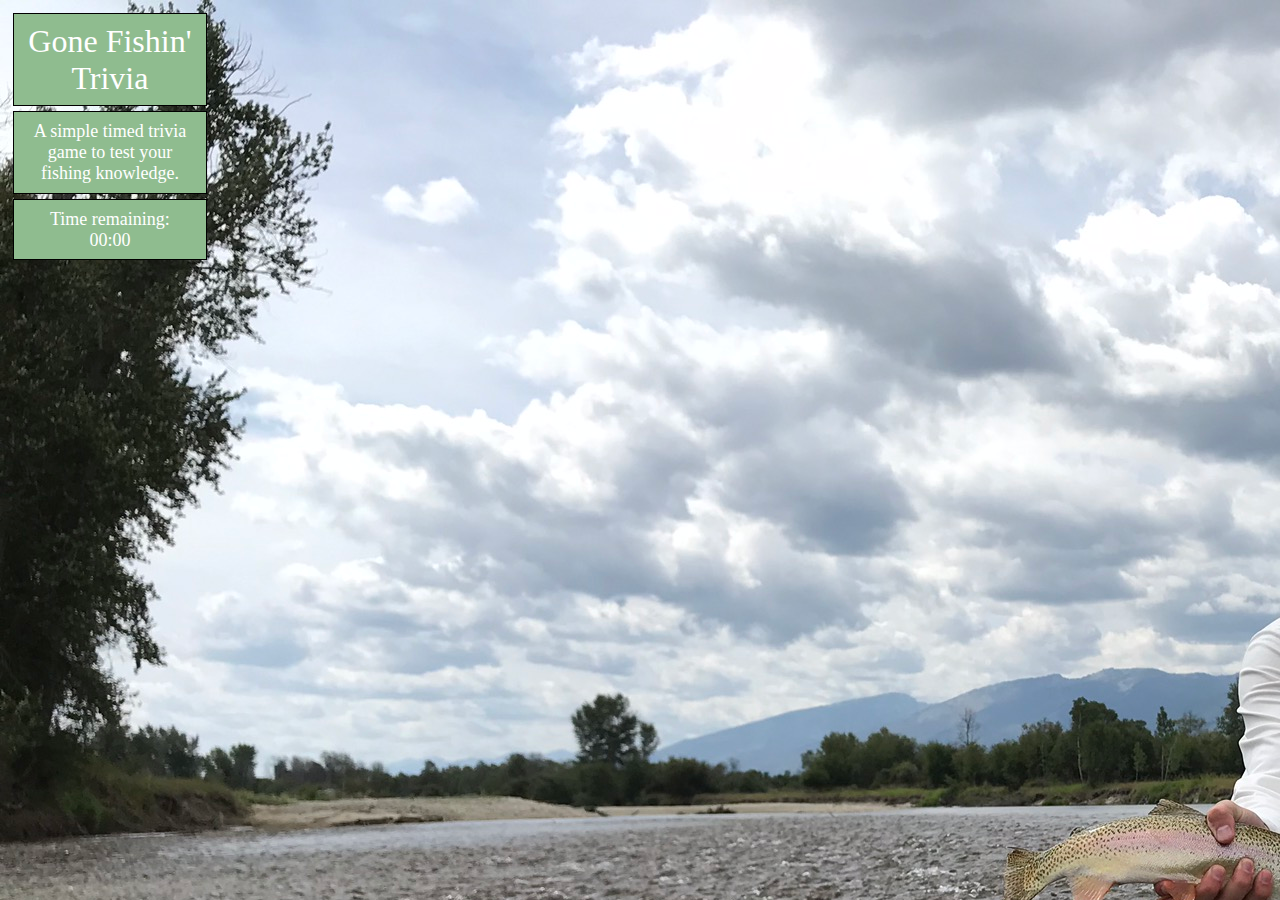
==== arrayquestions.html @ 99f75870 "add array of questions" ====
<!DOCTYPE html>
<html lang="en">
  <head>
    <meta charset="UTF-8" />
    <meta name="viewport" content="width=device-width, initial-scale=1.0" />
    <meta http-equiv="X-UA-Compatible" content="ie=edge" />
    <title>Gone fishin' trivia - the Fishing Trivia Game</title>
    <link rel="stylesheet" href="assets/css/style.css" />
  </head>
  <body>
    <div class="container">
      <div class="content">
        <div class="h1">Gone Fishin' Trivia</div>

        <div class="h2">
          A simple timed trivia game to test your fishing knowledge.
        </div>

        <div class="h2 timer">
          Time remaining:
          <div id="timer">00:00</div>
        </div>

        <div class="question-card"></div>

        <script
          src="assets/javascript/app.js"
          type="text/javascript"
          src="https://cdnjs.cloudflare.com/ajax/libs/jquery/3.2.1/jquery.min.js"
        ></script>
      </div>
    </div>
  </body>
</html>
---- assets/css/style.css ----
body {
    background-image: url(../images/IMG_0175.jpg);
}

.content {
    display: inline-block;
}

.h1 {
    color: white;
    background: darkseagreen;
    width: 40%;
    height: auto;
    text-align: center;
    align-content: center;
    margin: 5px;
    border: black solid 1px;
    padding: 2%;
    font-size: xx-large;
}

.h2 {
    color: white;
    background: darkseagreen;
    width: 40%;
    height: auto;
    text-align: center;
    align-content: center;
    border: black solid 1px;
    font-size: large;
    margin: 5px;
    padding: 2%;
}

.h4 {
    margin-bottom: 2%;
}

.q1 {
    background-color: #add8e6;
    margin: 5px;
    width: 60%;
    border: black solid 1px;
    padding: 2%;
}

.q2 {
    background-color: #add8e6;
    margin: 5px;
    width: 60%;
    border: black solid 1px;
    padding: 2%;
}

.q3 {
    background-color: #add8e6;
    margin: 5px;
    width: 60%;
    border: black solid 1px;
    padding: 2%;
}

.q4 {
    background-color: #add8e6;
    margin: 5px;
    width: 60%;
    border: black solid 1px;
    padding: 2%;
}

.q5 {
    background-color: #add8e6;
    margin: 5px;
    width: 60%;
    border: black solid 1px;
    padding: 2%;
}

.q6 {
    background-color: #add8e6;
    margin: 5px;
    width: 60%;
    border: black solid 1px;
    padding: 2%;
}
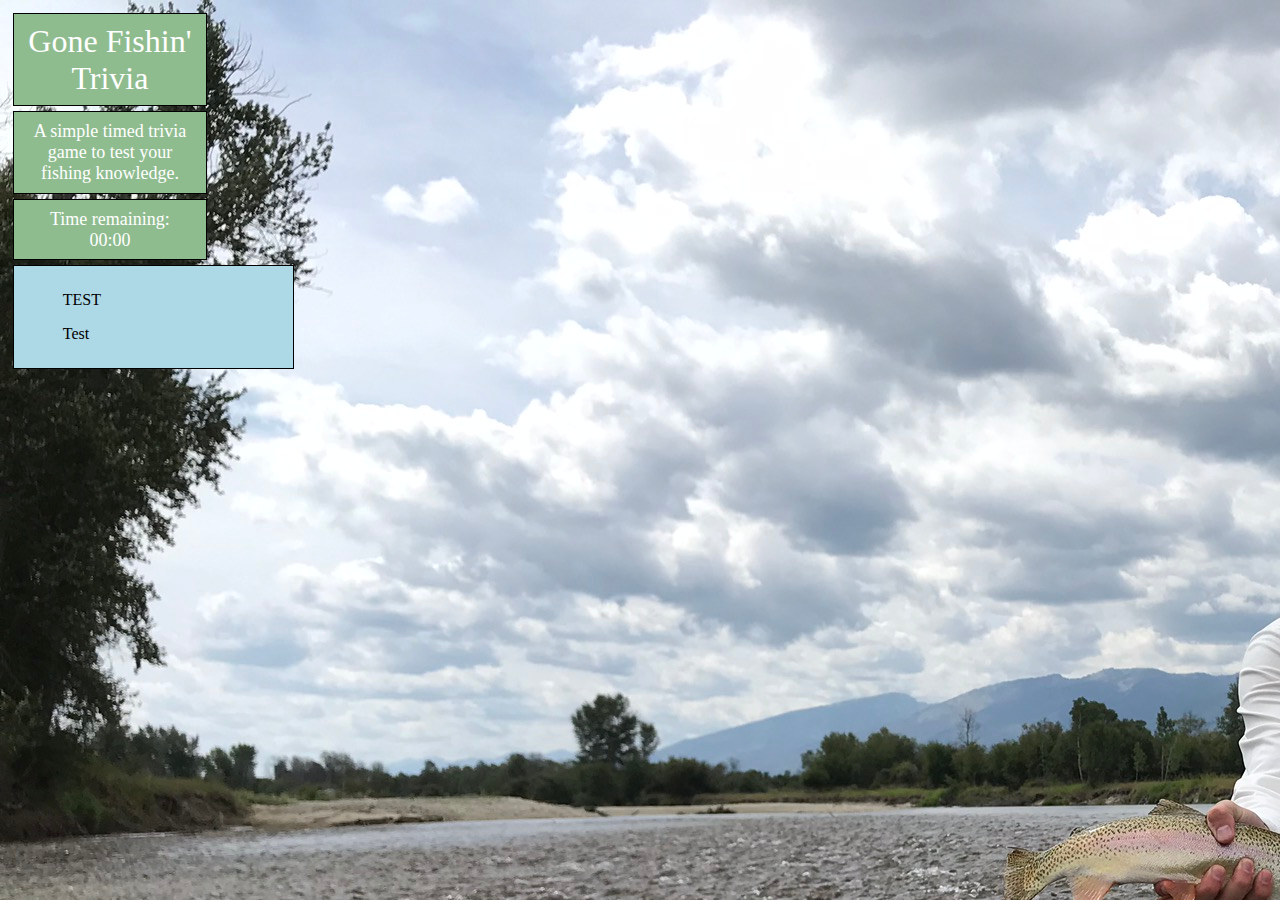
==== commit b25d4145: "Add Question objects and choice arrays, add new html page to add quesiton elements dymanically, star" ====
--- a/arrayquestions.html
+++ b/arrayquestions.html
@@ -21,12 +21,22 @@
           <div id="timer">00:00</div>
         </div>
 
-        <div class="question-card"></div>
+        <div id="question-card">
+          <div id="question"></div>
+          <ul class="li" id="choice-A">
+            TEST
+          </ul>
+          <ul class="li" id="choice-B">
+            Test
+          </ul>
+          <ul class="li" id="choice-C"></ul>
+          <ul class="li" id="choice-D"></ul>
+        </div>
 
         <script
+          src="https://cdnjs.cloudflare.com/ajax/libs/jquery/3.2.1/jquery.min.js"
           src="assets/javascript/app.js"
           type="text/javascript"
-          src="https://cdnjs.cloudflare.com/ajax/libs/jquery/3.2.1/jquery.min.js"
         ></script>
       </div>
     </div>
--- a/assets/css/style.css
+++ b/assets/css/style.css
@@ -4,6 +4,14 @@
 
 .content {
     display: inline-block;
+}
+
+#question-card {
+    background-color: #add8e6;
+    margin: 5px;
+    width: 60%;
+    border: black solid 1px;
+    padding: 2%;
 }
 
 .h1 {
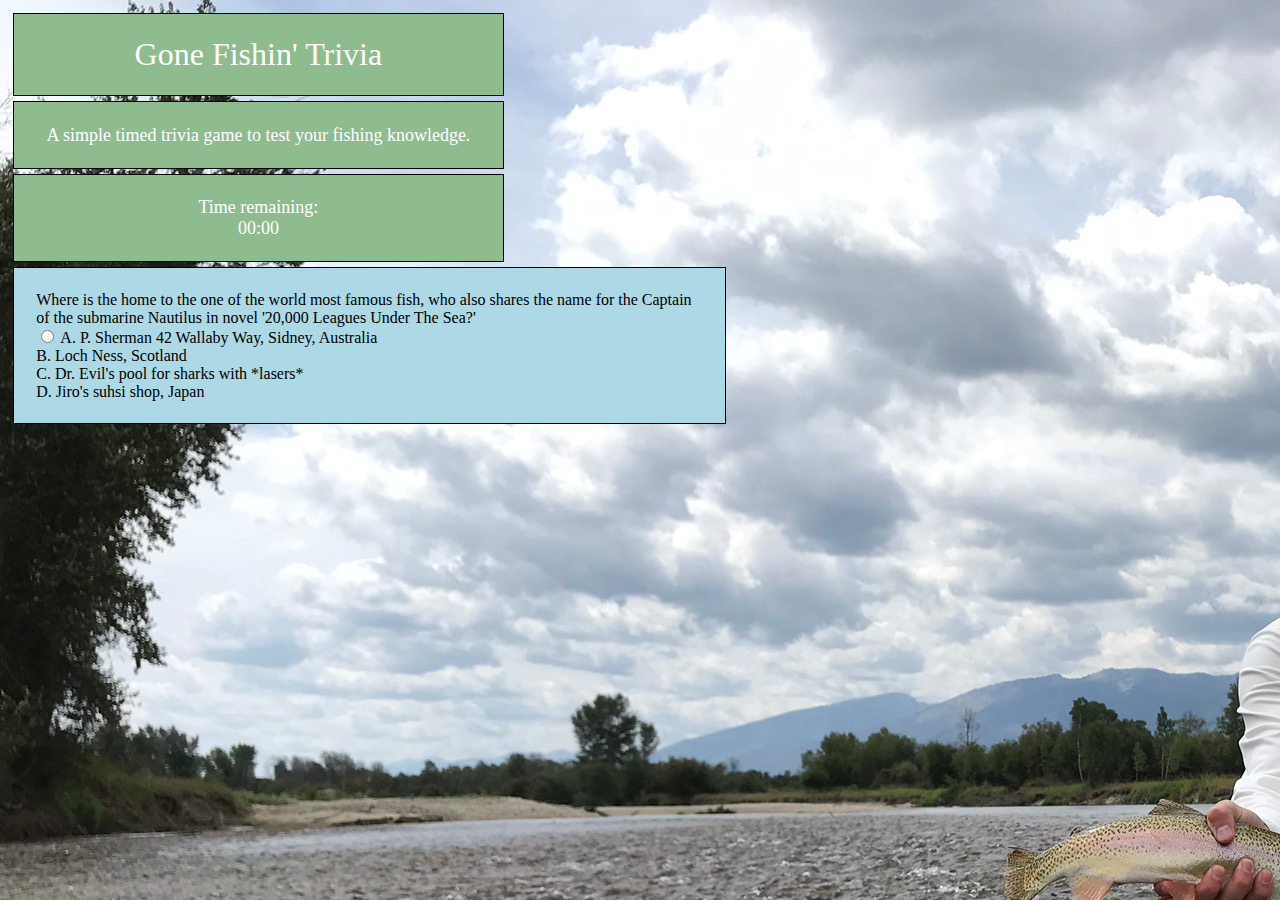
==== commit f77e6f3b: "Add JS, fix script, question now shows on html element. added radio input" ====
--- a/arrayquestions.html
+++ b/arrayquestions.html
@@ -23,22 +23,19 @@
 
         <div id="question-card">
           <div id="question"></div>
-          <ul class="li" id="choice-A">
-            TEST
-          </ul>
-          <ul class="li" id="choice-B">
-            Test
-          </ul>
-          <ul class="li" id="choice-C"></ul>
-          <ul class="li" id="choice-D"></ul>
+          <input type="radio" />
+          <span id="choice-A"></span>
+
+          <div id="choice-B"></div>
+          <div id="choice-C"></div>
+          <div id="choice-D"></div>
         </div>
-
-        <script
-          src="https://cdnjs.cloudflare.com/ajax/libs/jquery/3.2.1/jquery.min.js"
-          src="assets/javascript/app.js"
-          type="text/javascript"
-        ></script>
       </div>
     </div>
+    <script
+      type="text/javascript"
+      src="https://cdnjs.cloudflare.com/ajax/libs/jquery/3.2.1/jquery.min.js"
+    ></script>
+    <script src="assets/javascript/app.js"></script>
   </body>
 </html>
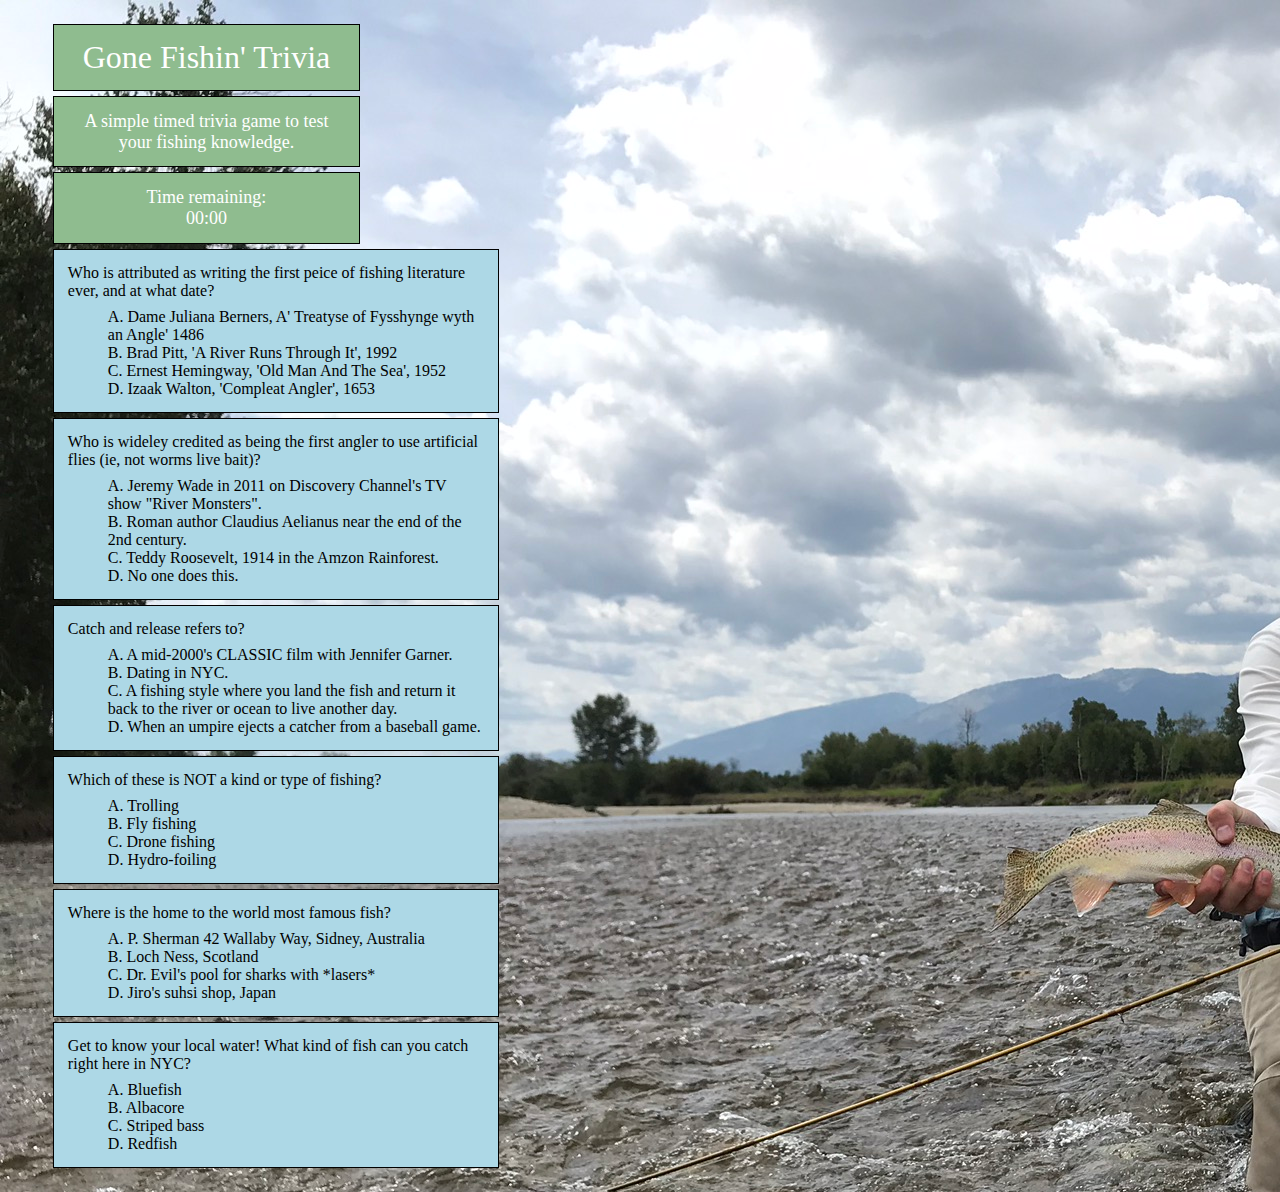
==== commit e8571dda: "Make index.html the random array setup, nothardcoded questions" ====
--- a/arrayquestions.html
+++ b/arrayquestions.html
@@ -10,26 +10,125 @@
   <body>
     <div class="container">
       <div class="content">
-        <div class="h1">Gone Fishin' Trivia</div>
+        <ul class="questions">
+          <div class="h1">Gone Fishin' Trivia</div>
 
-        <div class="h2">
-          A simple timed trivia game to test your fishing knowledge.
-        </div>
+          <div class="h2">
+            A simple timed trivia game to test your fishing knowledge.
+          </div>
 
-        <div class="h2 timer">
-          Time remaining:
-          <div id="timer">00:00</div>
-        </div>
+          <div class="h2 timer">
+            Time remaining:
+            <div id="timer">00:00</div>
+          </div>
 
-        <div id="question-card">
-          <div id="question"></div>
-          <input type="radio" />
-          <span id="choice-A"></span>
-
-          <div id="choice-B"></div>
-          <div id="choice-C"></div>
-          <div id="choice-D"></div>
-        </div>
+          <div class="q1">
+            <div class="h4">
+              Who is attributed as writing the first peice of fishing literature
+              ever, and at what date?
+            </div>
+            <ul class="li">
+              A. Dame Juliana Berners, A' Treatyse of Fysshynge wyth an Angle'
+              1486
+            </ul>
+            <ul class="li">
+              B. Brad Pitt, 'A River Runs Through It', 1992
+            </ul>
+            <ul class="li">
+              C. Ernest Hemingway, 'Old Man And The Sea', 1952
+            </ul>
+            <ul class="li">
+              D. Izaak Walton, 'Compleat Angler', 1653
+            </ul>
+          </div>
+          <div class="q2">
+            <div class="h4">
+              Who is wideley credited as being the first angler to use
+              artificial flies (ie, not worms live bait)?
+            </div>
+            <ul class="li">
+              A. Jeremy Wade in 2011 on Discovery Channel's TV show "River
+              Monsters".
+            </ul>
+            <ul class="li">
+              B. Roman author Claudius Aelianus near the end of the 2nd century.
+            </ul>
+            <ul class="li">
+              C. Teddy Roosevelt, 1914 in the Amzon Rainforest.
+            </ul>
+            <ul class="li">
+              D. No one does this.
+            </ul>
+          </div>
+          <div class="q3">
+            <div class="h4">Catch and release refers to?</div>
+            <ul class="li">
+              A. A mid-2000's CLASSIC film with Jennifer Garner.
+            </ul>
+            <ul class="li">
+              B. Dating in NYC.
+            </ul>
+            <ul class="li">
+              C. A fishing style where you land the fish and return it back to
+              the river or ocean to live another day.
+            </ul>
+            <ul class="li">
+              D. When an umpire ejects a catcher from a baseball game.
+            </ul>
+          </div>
+          <div class="q4">
+            <div class="h4">
+              Which of these is NOT a kind or type of fishing?
+            </div>
+            <ul class="li">
+              A. Trolling
+            </ul>
+            <ul class="li">
+              B. Fly fishing
+            </ul>
+            <ul class="li">
+              C. Drone fishing
+            </ul>
+            <ul class="li">
+              D. Hydro-foiling
+            </ul>
+          </div>
+          <div class="q5">
+            <div class="h4">
+              Where is the home to the world most famous fish?
+            </div>
+            <ul class="li">
+              A. P. Sherman 42 Wallaby Way, Sidney, Australia
+            </ul>
+            <ul class="li">
+              B. Loch Ness, Scotland
+            </ul>
+            <ul class="li">
+              C. Dr. Evil's pool for sharks with *lasers*
+            </ul>
+            <ul class="li">
+              D. Jiro's suhsi shop, Japan
+            </ul>
+          </div>
+          <div class="q6">
+            <div class="h4">
+              Get to know your local water! What kind of fish can you catch
+              right here in NYC?
+            </div>
+            <ul class="li">
+              A. Bluefish
+            </ul>
+            <ul class="li">
+              B. Albacore
+            </ul>
+            <ul class="li">
+              C. Striped bass
+            </ul>
+            <ul class="li">
+              D. Redfish
+            </ul>
+          </div>
+        </ul>
       </div>
     </div>
     <script
